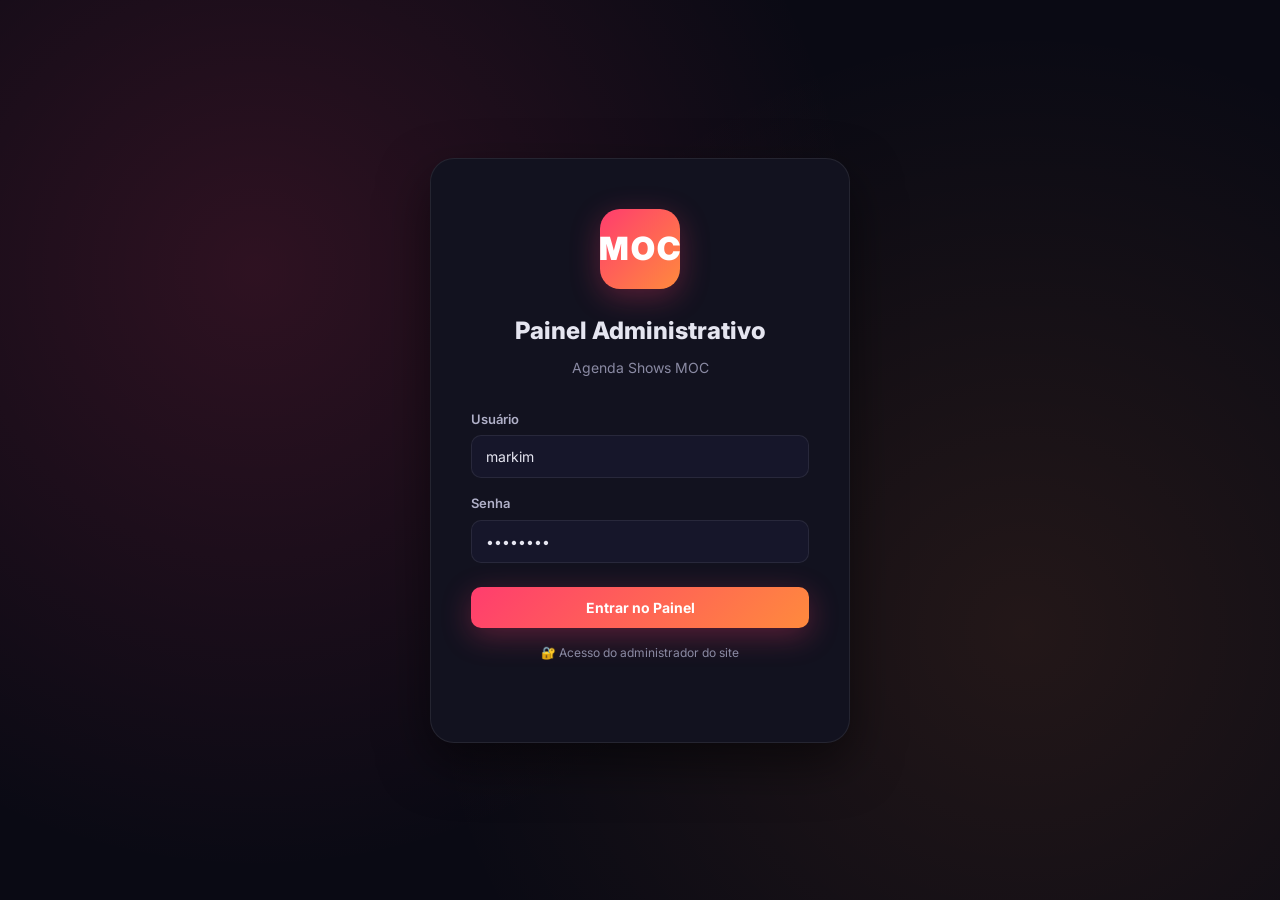
==== admin.html @ a1f3e219 "fix: bgStyle adiciona fotos/ em nome de arquivo; resolveImg tbm; isImageSrc mais rigoroso" ====
<!DOCTYPE html>
<html lang="pt-BR">
<head>
    <meta charset="UTF-8">
    <meta name="viewport" content="width=device-width, initial-scale=1.0">
    <title>Admin — Agenda Shows MOC</title>
    <link rel="icon" type="image/svg+xml" href="data:image/svg+xml,%3Csvg%20xmlns='http://www.w3.org/2000/svg'%20viewBox='0%200%20100%20100'%3E%3Crect%20width='100'%20height='100'%20rx='20'%20fill='%23ff3d6e'/%3E%3Ctext%20x='50'%20y='65'%20font-family='Arial%20Black'%20font-size='40'%20fill='white'%20text-anchor='middle'%20font-weight='900'%3EMOC%3C/text%3E%3C/svg%3E">
    <link rel="preconnect" href="https://fonts.googleapis.com">
    <link rel="preconnect" href="https://fonts.gstatic.com" crossorigin>
    <link href="https://fonts.googleapis.com/css2?family=Inter:wght@400;500;600;700;800&display=swap" rel="stylesheet">
    <link rel="stylesheet" href="admin.css?v=6">
</head>
<body>

    <!-- TELA DE LOGIN -->
    <div class="login-screen" id="loginScreen">
        <div class="login-box">
            <div class="login-logo">
                <span>MOC</span>
            </div>
            <h1>Painel Administrativo</h1>
            <p class="login-sub">Agenda Shows MOC</p>
            <div id="loginForm">
                <div class="form-group">
                    <label>Usuário</label>
                    <input type="text" id="loginUser" value="markim" autocomplete="username">
                </div>
                <div class="form-group">
                    <label>Senha</label>
                    <input type="password" id="loginPass" value="admin123" autocomplete="current-password">
                </div>
                <button type="button" class="btn-primary" id="btnLoginSubmit">Entrar no Painel</button>
                <p class="login-hint">🔐 Acesso do administrador do site</p>
                <p id="loginError" class="login-error"></p>
            </div>
        </div>
    </div>

    <!-- PAINEL -->
    <div class="admin-panel" id="adminPanel" style="display:none">

        <!-- SIDEBAR -->
        <aside class="sidebar">
            <div class="sidebar-head">
                <div class="logo">
                    <span class="logo-icon">MOC</span>
                    <div class="logo-text">
                        <strong>Agenda Shows</strong>
                        <small>Administração</small>
                    </div>
                </div>
            </div>

            <nav class="side-nav">
                <a href="#" class="side-link active" data-section="dashboard">
                    <svg viewBox="0 0 24 24" fill="none" stroke="currentColor" stroke-width="2"><rect x="3" y="3" width="7" height="7"/><rect x="14" y="3" width="7" height="7"/><rect x="14" y="14" width="7" height="7"/><rect x="3" y="14" width="7" height="7"/></svg>
                    Dashboard
                </a>
                <a href="#" class="side-link" data-section="eventos">
                    <svg viewBox="0 0 24 24" fill="none" stroke="currentColor" stroke-width="2"><rect x="3" y="4" width="18" height="18" rx="2"/><line x1="16" y1="2" x2="16" y2="6"/><line x1="8" y1="2" x2="8" y2="6"/><line x1="3" y1="10" x2="21" y2="10"/></svg>
                    Eventos
                </a>
                <a href="#" class="side-link" data-section="estabelecimentos">
                    <svg viewBox="0 0 24 24" fill="none" stroke="currentColor" stroke-width="2"><path d="M3 21h18"/><path d="M5 21V7l8-4v18"/><path d="M19 21V11l-6-4"/></svg>
                    Estabelecimentos
                </a>
                <a href="#" class="side-link" data-section="categorias">
                    <svg viewBox="0 0 24 24" fill="none" stroke="currentColor" stroke-width="2"><path d="M22 19a2 2 0 0 1-2 2H4a2 2 0 0 1-2-2V5a2 2 0 0 1 2-2h5l2 3h9a2 2 0 0 1 2 2z"/></svg>
                    Categorias
                </a>
                <a href="#" class="side-link" data-section="blog">
                    <svg viewBox="0 0 24 24" fill="none" stroke="currentColor" stroke-width="2"><path d="M12 20h9"/><path d="M16.5 3.5a2.121 2.121 0 0 1 3 3L7 19l-4 1 1-4L16.5 3.5z"/></svg>
                    Blog / Notícias
                </a>
                <a href="#" class="side-link" data-section="depoimentos">
                    <svg viewBox="0 0 24 24" fill="none" stroke="currentColor" stroke-width="2"><path d="M21 15a2 2 0 0 1-2 2H7l-4 4V5a2 2 0 0 1 2-2h14a2 2 0 0 1 2 2z"/></svg>
                    Depoimentos
                </a>
                <a href="#" class="side-link" data-section="config">
                    <svg viewBox="0 0 24 24" fill="none" stroke="currentColor" stroke-width="2"><circle cx="12" cy="12" r="3"/><path d="M19.4 15a1.65 1.65 0 0 0 .33 1.82l.06.06a2 2 0 0 1 0 2.83 2 2 0 0 1-2.83 0l-.06-.06a1.65 1.65 0 0 0-1.82-.33 1.65 1.65 0 0 0-1 1.51V21a2 2 0 0 1-2 2 2 2 0 0 1-2-2v-.09A1.65 1.65 0 0 0 9 19.4a1.65 1.65 0 0 0-1.82.33l-.06.06a2 2 0 0 1-2.83 0 2 2 0 0 1 0-2.83l.06-.06a1.65 1.65 0 0 0 .33-1.82 1.65 1.65 0 0 0-1.51-1H3a2 2 0 0 1-2-2 2 2 0 0 1 2-2h.09A1.65 1.65 0 0 0 4.6 9a1.65 1.65 0 0 0-.33-1.82l-.06-.06a2 2 0 0 1 0-2.83 2 2 0 0 1 2.83 0l.06.06a1.65 1.65 0 0 0 1.82.33H9a1.65 1.65 0 0 0 1-1.51V3a2 2 0 0 1 2-2 2 2 0 0 1 2 2v.09a1.65 1.65 0 0 0 1 1.51 1.65 1.65 0 0 0 1.82-.33l.06-.06a2 2 0 0 1 2.83 0 2 2 0 0 1 0 2.83l-.06.06a1.65 1.65 0 0 0-.33 1.82V9a1.65 1.65 0 0 0 1.51 1H21a2 2 0 0 1 2 2 2 2 0 0 1-2 2h-.09a1.65 1.65 0 0 0-1.51 1z"/></svg>
                    Configurações
                </a>
            </nav>

            <div class="sidebar-foot">
                <div class="side-version">Painel v5</div>
                <a href="index.html" target="_blank" class="side-link">
                    <svg viewBox="0 0 24 24" fill="none" stroke="currentColor" stroke-width="2"><path d="M18 13v6a2 2 0 0 1-2 2H5a2 2 0 0 1-2-2V8a2 2 0 0 1 2-2h6"/><polyline points="15 3 21 3 21 9"/><line x1="10" y1="14" x2="21" y2="3"/></svg>
                    Ver Site
                </a>
                <a href="#" id="logoutBtn" class="side-link">
                    <svg viewBox="0 0 24 24" fill="none" stroke="currentColor" stroke-width="2"><path d="M9 21H5a2 2 0 0 1-2-2V5a2 2 0 0 1 2-2h4"/><polyline points="16 17 21 12 16 7"/><line x1="21" y1="12" x2="9" y2="12"/></svg>
                    Sair
                </a>
            </div>
        </aside>

        <!-- CONTEÚDO -->
        <main class="admin-main">

            <header class="admin-top">
                <div>
                    <h1 id="sectionTitle">Dashboard</h1>
                    <p id="sectionSub">Visão geral do sistema</p>
                </div>
                <div class="admin-user">
                    <div class="user-avatar">A</div>
                    <div>
                        <strong>Administrador</strong>
                        <small>admin@agendashowsmoc.com</small>
                    </div>
                </div>
            </header>

            <!-- DASHBOARD -->
            <section class="admin-section active" id="sec-dashboard">
                <div class="kpi-grid">
                    <div class="kpi-card k1">
                        <div class="kpi-icon">📅</div>
                        <div>
                            <strong id="kpiEventos">0</strong>
                            <span>Eventos cadastrados</span>
                        </div>
                    </div>
                    <div class="kpi-card k2">
                        <div class="kpi-icon">🏪</div>
                        <div>
                            <strong id="kpiEst">0</strong>
                            <span>Estabelecimentos</span>
                        </div>
                    </div>
                    <div class="kpi-card k3">
                        <div class="kpi-icon">📁</div>
                        <div>
                            <strong id="kpiCat">0</strong>
                            <span>Categorias</span>
                        </div>
                    </div>
                    <div class="kpi-card k4">
                        <div class="kpi-icon">📰</div>
                        <div>
                            <strong id="kpiBlog">0</strong>
                            <span>Posts do blog</span>
                        </div>
                    </div>
                </div>

                <div class="dash-grid">
                    <div class="dash-card">
                        <h3>⚡ Ações Rápidas</h3>
                        <div class="quick-actions">
                            <button class="qa-btn" data-go="eventos">
                                <span>➕</span> Novo Evento
                            </button>
                            <button class="qa-btn" data-go="estabelecimentos">
                                <span>🏪</span> Novo Estabelecimento
                            </button>
                            <button class="qa-btn" data-go="blog">
                                <span>📰</span> Novo Post
                            </button>
                            <button class="qa-btn" data-go="config">
                                <span>⚙️</span> Configurações
                            </button>
                        </div>
                    </div>

                    <div class="dash-card">
                        <h3>📊 Próximos Eventos</h3>
                        <div id="dashUpcoming" class="dash-list"></div>
                    </div>

                    <div class="dash-card">
                        <h3>💾 Backup &amp; Restauração</h3>
                        <p class="muted">Exporte todos os dados ou importe de um backup.</p>
                        <div style="display:flex;gap:8px;margin-top:12px;flex-wrap:wrap">
                            <button class="btn-secondary" id="btnExport">📥 Exportar Dados</button>
                            <button class="btn-secondary" id="btnImport">📤 Importar Dados</button>
                            <button class="btn-danger" id="btnReset">🗑 Resetar Tudo</button>
                        </div>
                        <input type="file" id="fileImport" accept=".json" hidden>
                    </div>
                </div>
            </section>

            <!-- EVENTOS -->
            <section class="admin-section" id="sec-eventos">
                <div class="toolbar">
                    <input type="text" id="searchEventos" class="search-input" placeholder="🔍 Buscar evento...">
                    <select id="filterEventCat" class="search-input">
                        <option value="">Todas categorias</option>
                    </select>
                    <button class="btn-primary" id="btnAddEvento">+ Novo Evento</button>
                </div>

                <div class="table-wrap">
                    <table class="admin-table" id="tblEventos">
                        <thead>
                            <tr>
                                <th>Imagem</th>
                                <th>Título</th>
                                <th>Categoria</th>
                                <th>Data</th>
                                <th>Local</th>
                                <th>Preço</th>
                                <th>Ações</th>
                            </tr>
                        </thead>
                        <tbody></tbody>
                    </table>
                </div>
            </section>

            <!-- ESTABELECIMENTOS -->
            <section class="admin-section" id="sec-estabelecimentos">
                <div class="toolbar">
                    <input type="text" id="searchEst" class="search-input" placeholder="🔍 Buscar estabelecimento...">
                    <button class="btn-primary" id="btnAddEst">+ Novo Estabelecimento</button>
                </div>
                <div class="table-wrap">
                    <table class="admin-table" id="tblEst">
                        <thead>
                            <tr>
                                <th>Imagem</th>
                                <th>Nome</th>
                                <th>Categoria</th>
                                <th>Descrição</th>
                                <th>Ações</th>
                            </tr>
                        </thead>
                        <tbody></tbody>
                    </table>
                </div>
            </section>

            <!-- CATEGORIAS -->
            <section class="admin-section" id="sec-categorias">
                <div class="toolbar">
                    <button class="btn-primary" id="btnAddCat">+ Nova Categoria</button>
                </div>
                <div class="table-wrap">
                    <table class="admin-table" id="tblCat">
                        <thead>
                            <tr>
                                <th>Ícone</th>
                                <th>Nome</th>
                                <th>Slug</th>
                                <th>Cor</th>
                                <th>Qtd. Eventos</th>
                                <th>Ações</th>
                            </tr>
                        </thead>
                        <tbody></tbody>
                    </table>
                </div>
            </section>

            <!-- BLOG -->
            <section class="admin-section" id="sec-blog">
                <div class="toolbar">
                    <input type="text" id="searchBlog" class="search-input" placeholder="🔍 Buscar post...">
                    <button class="btn-primary" id="btnAddBlog">+ Novo Post</button>
                </div>
                <div class="table-wrap">
                    <table class="admin-table" id="tblBlog">
                        <thead>
                            <tr>
                                <th>Imagem</th>
                                <th>Título</th>
                                <th>Categoria</th>
                                <th>Data</th>
                                <th>Ações</th>
                            </tr>
                        </thead>
                        <tbody></tbody>
                    </table>
                </div>
            </section>

            <!-- DEPOIMENTOS -->
            <section class="admin-section" id="sec-depoimentos">
                <div class="toolbar">
                    <button class="btn-primary" id="btnAddDep">+ Novo Depoimento</button>
                </div>
                <div class="table-wrap">
                    <table class="admin-table" id="tblDep">
                        <thead>
                            <tr>
                                <th>Avatar</th>
                                <th>Nome</th>
                                <th>Cargo</th>
                                <th>Estrelas</th>
                                <th>Depoimento</th>
                                <th>Ações</th>
                            </tr>
                        </thead>
                        <tbody></tbody>
                    </table>
                </div>
            </section>

            <!-- CONFIGURAÇÕES -->
            <section class="admin-section" id="sec-config">
                <form id="configForm" class="config-form" method="post" action="#" onsubmit="return false">
                    <div class="form-row">
                        <div class="form-group">
                            <label>Nome do site</label>
                            <input type="text" name="siteName" required>
                        </div>
                        <div class="form-group">
                            <label>WhatsApp</label>
                            <input type="text" name="whatsapp" placeholder="(38) 99999-9999">
                        </div>
                    </div>
                    <div class="form-row">
                        <div class="form-group">
                            <label>E-mail de contato</label>
                            <input type="email" name="email" placeholder="contato@...">
                        </div>
                        <div class="form-group">
                            <label>Instagram</label>
                            <input type="text" name="instagram" placeholder="@agendashowsmoc">
                        </div>
                    </div>
                    <div class="form-row">
                        <div class="form-group">
                            <label>Eventos por mês</label>
                            <input type="number" name="eventosMes">
                        </div>
                        <div class="form-group">
                            <label>Seguidores</label>
                            <input type="number" name="seguidores">
                        </div>
                        <div class="form-group">
                            <label>Visualizações (k)</label>
                            <input type="number" name="visualizacoes">
                        </div>
                    </div>
                    <div class="form-group">
                        <label>Descrição da próxima contagem regressiva</label>
                        <input type="text" name="countdownTitulo">
                    </div>
                    <div class="form-row">
                        <div class="form-group">
                            <label>Data do próximo grande evento</label>
                            <input type="datetime-local" name="countdownData">
                        </div>
                        <div class="form-group">
                            <label>Local do evento</label>
                            <input type="text" name="countdownLocal">
                        </div>
                    </div>
                    <div class="form-row">
                        <div class="form-group">
                            <label>Preço inicial dos pacotes</label>
                            <input type="text" name="pacotePreco" placeholder="R$ 49">
                        </div>
                        <div class="form-group">
                            <label>Texto do botão Anuncie</label>
                            <input type="text" name="anuncieTexto">
                        </div>
                    </div>
                    <div style="display:flex;gap:12px;align-items:center;margin-top:20px;flex-wrap:wrap">
                        <button type="submit" class="btn-primary" style="width:auto">💾 Salvar Configurações</button>
                        <button type="button" class="btn-secondary" id="btnChangePass">🔐 Alterar Senha</button>
                    </div>
                </form>

                <div class="config-form" style="margin-top:20px">
                    <h3 style="margin-bottom:6px">🚀 Publicação automática no GitHub</h3>
                    <p class="muted" style="margin-bottom:16px">Ao ativar, cada clique em <strong>Salvar</strong> commita o <code>data.json</code> direto no repositório. O site (GitHub Pages) atualiza em ~1 minuto.</p>
                    <div class="form-row">
                        <div class="form-group">
                            <label>Dono (owner)</label>
                            <input type="text" id="ghOwner" value="marcostheangels">
                        </div>
                        <div class="form-group">
                            <label>Repositório</label>
                            <input type="text" id="ghRepo" value="Agenda-shows-Moc">
                        </div>
                        <div class="form-group">
                            <label>Branch</label>
                            <input type="text" id="ghBranch" value="main">
                        </div>
                    </div>
                    <div class="form-group">
                        <label>Token (PAT com permissão <code>repo</code>) — fica só no seu navegador</label>
                        <input type="password" id="ghToken" placeholder="ghp_... ou github_pat_..." autocomplete="off">
                    </div>
                    <label class="gh-toggle"><input type="checkbox" id="ghEnabled"> <span>Ativar commit automático ao salvar</span></label>
                    <div style="display:flex;gap:10px;margin-top:16px;flex-wrap:wrap">
                        <button class="btn-primary" style="width:auto" id="btnGHSave">💾 Salvar GitHub</button>
                        <button class="btn-secondary" id="btnGHNow">🚀 Publicar agora</button>
                    </div>
                    <p id="ghStatus" class="muted" style="margin-top:12px">Nunca publicado nesta máquina.</p>
                    <p class="muted" style="margin-top:8px;font-size:12px">⚠️ Como gerar: GitHub → Settings → Developer settings → Personal access tokens → Fine-grained ou Classic (marque <code>repo</code>) → copie e cole aqui. Nunca commite o token no código.</p>
                </div>
            </section>

        </main>
    </div>

    <!-- MODAL GENÉRICO -->
    <div class="modal-overlay" id="modal">
        <div class="modal-box">
            <button class="modal-close" id="modalClose">×</button>
            <div class="modal-head">
                <h2 id="modalTitle">Modal</h2>
            </div>
            <div class="modal-body" id="modalBody"></div>
        </div>
    </div>

    <!-- TOAST -->
    <div class="toast" id="toast"></div>

    <script>
    // Guarda anti-414: NUNCA deixa form do modal navegar (funciona mesmo se admin.js falhar)
    document.addEventListener('submit', function (e) {
        var f = e.target;
        if (f && f.id && (f.id === 'formEvento' || f.id === 'formEst' || f.id === 'formCat' || f.id === 'formBlog' || f.id === 'formDep')) {
            e.preventDefault();
        }
    }, true);
    </script>
    <script>
        document.addEventListener('submit', function(e){var f=e.target;if(f&&f.id&&typeof f.id==='string'&&f.id.startsWith('form')){e.preventDefault();}e.stopImmediatePropagation();}, true);
    </script>
    <script src="admin.js?v=18"></script>
</body>
</html>
---- admin.css ----
/* =========================
   ADMIN - AGENDA SHOWS MOC
   ========================= */

:root {
    --bg: #0a0a14;
    --bg-2: #12121f;
    --bg-3: #1a1a2e;
    --card: #16162a;
    --border: rgba(255, 255, 255, 0.08);
    --primary: #ff3d6e;
    --primary-dark: #e02d5b;
    --secondary: #ff8a3d;
    --success: #10b981;
    --danger: #ef4444;
    --warning: #f59e0b;
    --text: #e5e5f0;
    --gray: #8a8aa3;
    --gray-2: #b0b0c8;
    --gradient: linear-gradient(135deg, #ff3d6e 0%, #ff8a3d 100%);
    --shadow: 0 4px 20px rgba(0, 0, 0, 0.3);
    --shadow-lg: 0 20px 50px rgba(0, 0, 0, 0.5);
    --shadow-glow: 0 8px 30px rgba(255, 61, 110, 0.3);
}

* { margin: 0; padding: 0; box-sizing: border-box; }
html { scroll-behavior: smooth; }
body {
    font-family: 'Inter', -apple-system, BlinkMacSystemFont, sans-serif;
    background: var(--bg);
    color: var(--text);
    line-height: 1.5;
    overflow-x: hidden;
}

input, select, textarea, button {
    font-family: inherit;
    font-size: 14px;
}
a { color: inherit; text-decoration: none; }

/* ============== LOGIN ============== */
.login-screen {
    min-height: 100vh;
    display: flex;
    align-items: center;
    justify-content: center;
    background:
        radial-gradient(circle at 20% 30%, rgba(255, 61, 110, 0.15) 0%, transparent 50%),
        radial-gradient(circle at 80% 70%, rgba(255, 138, 61, 0.1) 0%, transparent 50%),
        var(--bg);
    padding: 20px;
}

.login-box {
    background: var(--bg-2);
    border: 1px solid var(--border);
    border-radius: 24px;
    padding: 50px 40px;
    max-width: 420px;
    width: 100%;
    box-shadow: var(--shadow-lg);
    text-align: center;
}

.login-logo {
    width: 80px; height: 80px;
    background: var(--gradient);
    border-radius: 20px;
    display: flex;
    align-items: center;
    justify-content: center;
    margin: 0 auto 24px;
    font-family: 'Inter', sans-serif;
    font-weight: 900;
    font-size: 32px;
    color: white;
    letter-spacing: 2px;
    box-shadow: var(--shadow-glow);
}

.login-box h1 {
    font-size: 24px;
    margin-bottom: 8px;
    font-weight: 800;
}

.login-sub {
    color: var(--gray);
    font-size: 14px;
    margin-bottom: 32px;
}

.form-group {
    margin-bottom: 16px;
    text-align: left;
}

.form-group label {
    display: block;
    margin-bottom: 6px;
    font-size: 13px;
    font-weight: 600;
    color: var(--gray-2);
}

.form-group input,
.form-group select,
.form-group textarea {
    width: 100%;
    padding: 12px 14px;
    background: var(--card);
    border: 1px solid var(--border);
    border-radius: 10px;
    color: var(--text);
    outline: none;
    transition: 0.2s;
}

.form-group input:focus,
.form-group select:focus,
.form-group textarea:focus {
    border-color: var(--primary);
    box-shadow: 0 0 0 3px rgba(255, 61, 110, 0.15);
}

.btn-primary {
    background: var(--gradient);
    color: white;
    border: none;
    padding: 12px 24px;
    border-radius: 10px;
    font-weight: 700;
    cursor: pointer;
    transition: 0.2s;
    box-shadow: var(--shadow-glow);
    width: 100%;
    margin-top: 8px;
}
.btn-primary:hover { transform: translateY(-2px); box-shadow: 0 12px 30px rgba(255, 61, 110, 0.5); }

.login-hint {
    margin-top: 16px;
    font-size: 12px;
    color: var(--gray);
}

.login-error {
    color: var(--danger);
    font-size: 13px;
    margin-top: 12px;
    min-height: 18px;
}

/* ============== ADMIN LAYOUT ============== */
.admin-panel {
    display: grid;
    grid-template-columns: 260px 1fr;
    min-height: 100vh;
}

/* SIDEBAR */
.sidebar {
    background: var(--bg-2);
    border-right: 1px solid var(--border);
    display: flex;
    flex-direction: column;
    position: sticky;
    top: 0;
    height: 100vh;
    overflow-y: auto;
}

.sidebar-head {
    padding: 24px 20px;
    border-bottom: 1px solid var(--border);
}

.sidebar .logo {
    display: flex;
    align-items: center;
    gap: 12px;
}
.sidebar .logo-icon {
    background: var(--gradient);
    color: white;
    padding: 8px 12px;
    border-radius: 10px;
    font-weight: 900;
    letter-spacing: 1.5px;
    font-size: 14px;
}
.sidebar .logo-text strong { display: block; font-size: 15px; }
.sidebar .logo-text small { color: var(--gray); font-size: 11px; }

.side-nav {
    padding: 16px 12px;
    flex: 1;
}

.side-link {
    display: flex;
    align-items: center;
    gap: 12px;
    padding: 11px 14px;
    border-radius: 10px;
    color: var(--gray-2);
    font-size: 14px;
    font-weight: 500;
    margin-bottom: 4px;
    transition: 0.2s;
    cursor: pointer;
}
.side-link svg { width: 18px; height: 18px; flex-shrink: 0; }
.side-link:hover { background: var(--card); color: var(--text); }
.side-link.active {
    background: var(--gradient);
    color: white;
    box-shadow: var(--shadow-glow);
}

.sidebar-foot {
    padding: 16px 12px;
    border-top: 1px solid var(--border);
}
.side-version {
    font-size: 11px;
    color: var(--gray);
    text-align: center;
    padding: 4px 0 10px;
    letter-spacing: 1px;
}

/* MAIN */
.admin-main {
    padding: 32px 40px;
    max-width: 100%;
    overflow-x: hidden;
}

.admin-top {
    display: flex;
    justify-content: space-between;
    align-items: center;
    margin-bottom: 32px;
    padding-bottom: 24px;
    border-bottom: 1px solid var(--border);
}

.admin-top h1 {
    font-size: 28px;
    font-weight: 800;
    margin-bottom: 4px;
}
.admin-top p { color: var(--gray); font-size: 14px; }

.admin-user {
    display: flex;
    align-items: center;
    gap: 12px;
    padding: 8px 16px 8px 8px;
    background: var(--card);
    border-radius: 100px;
    border: 1px solid var(--border);
}

.user-avatar {
    width: 38px; height: 38px;
    background: var(--gradient);
    border-radius: 50%;
    display: flex;
    align-items: center;
    justify-content: center;
    font-weight: 800;
    color: white;
}

.admin-user strong { display: block; font-size: 13px; }
.admin-user small { color: var(--gray); font-size: 11px; }

/* SECTIONS */
.admin-section { display: none; animation: fadeIn 0.3s; }
.admin-section.active { display: block; }

@keyframes fadeIn {
    from { opacity: 0; transform: translateY(10px); }
    to { opacity: 1; transform: translateY(0); }
}

/* KPI CARDS */
.kpi-grid {
    display: grid;
    grid-template-columns: repeat(auto-fit, minmax(220px, 1fr));
    gap: 16px;
    margin-bottom: 24px;
}

.kpi-card {
    background: var(--card);
    border: 1px solid var(--border);
    border-radius: 16px;
    padding: 20px;
    display: flex;
    align-items: center;
    gap: 16px;
    transition: 0.3s;
}
.kpi-card:hover { transform: translateY(-4px); border-color: var(--primary); }

.kpi-icon {
    width: 56px; height: 56px;
    border-radius: 14px;
    display: flex;
    align-items: center;
    justify-content: center;
    font-size: 28px;
}
.k1 .kpi-icon { background: rgba(255, 61, 110, 0.15); }
.k2 .kpi-icon { background: rgba(124, 58, 237, 0.15); }
.k3 .kpi-icon { background: rgba(16, 185, 129, 0.15); }
.k4 .kpi-icon { background: rgba(245, 158, 11, 0.15); }

.kpi-card strong {
    display: block;
    font-size: 28px;
    font-weight: 800;
    color: white;
}
.kpi-card span { color: var(--gray); font-size: 13px; }

/* DASH GRID */
.dash-grid {
    display: grid;
    grid-template-columns: repeat(auto-fit, minmax(300px, 1fr));
    gap: 16px;
}

.dash-card {
    background: var(--card);
    border: 1px solid var(--border);
    border-radius: 16px;
    padding: 24px;
}

.dash-card h3 {
    font-size: 16px;
    margin-bottom: 16px;
    color: white;
}

.quick-actions {
    display: grid;
    grid-template-columns: 1fr 1fr;
    gap: 10px;
}

.qa-btn {
    background: var(--bg-3);
    border: 1px solid var(--border);
    color: var(--text);
    padding: 14px;
    border-radius: 10px;
    cursor: pointer;
    transition: 0.2s;
    text-align: left;
    font-size: 13px;
    font-weight: 600;
}
.qa-btn:hover {
    background: var(--gradient);
    border-color: transparent;
    transform: translateY(-2px);
}
.qa-btn span { display: inline-block; margin-right: 6px; }

.dash-list {
    display: flex;
    flex-direction: column;
    gap: 10px;
    max-height: 280px;
    overflow-y: auto;
}

.dash-item {
    background: var(--bg-3);
    border-radius: 10px;
    padding: 12px;
    border: 1px solid var(--border);
    display: flex;
    gap: 12px;
    align-items: center;
}
.dash-item-img {
    width: 50px; height: 50px;
    border-radius: 8px;
    background-size: cover;
    background-position: center;
    flex-shrink: 0;
}
.dash-item-info { flex: 1; min-width: 0; }
.dash-item-info h4 {
    color: white;
    font-size: 13px;
    margin-bottom: 2px;
    overflow: hidden;
    text-overflow: ellipsis;
    white-space: nowrap;
}
.dash-item-info span { color: var(--gray); font-size: 11px; }

.muted { color: var(--gray); font-size: 13px; }

/* TOOLBAR */
.toolbar {
    display: flex;
    gap: 10px;
    margin-bottom: 20px;
    flex-wrap: wrap;
}

.search-input {
    flex: 1;
    min-width: 200px;
    padding: 10px 14px;
    background: var(--card);
    border: 1px solid var(--border);
    border-radius: 10px;
    color: var(--text);
    outline: none;
}
.search-input:focus { border-color: var(--primary); }

.toolbar .btn-primary { width: auto; margin-top: 0; }

.btn-secondary {
    background: var(--bg-3);
    color: var(--text);
    border: 1px solid var(--border);
    padding: 10px 18px;
    border-radius: 10px;
    cursor: pointer;
    font-weight: 600;
    transition: 0.2s;
}
.btn-secondary:hover { background: var(--card); border-color: var(--primary); }

.btn-danger {
    background: rgba(239, 68, 68, 0.15);
    color: var(--danger);
    border: 1px solid rgba(239, 68, 68, 0.3);
    padding: 10px 18px;
    border-radius: 10px;
    cursor: pointer;
    font-weight: 600;
    transition: 0.2s;
}
.btn-danger:hover { background: var(--danger); color: white; }

/* TABLES */
.table-wrap {
    background: var(--card);
    border: 1px solid var(--border);
    border-radius: 16px;
    overflow: hidden;
}

.admin-table {
    width: 100%;
    border-collapse: collapse;
}

.admin-table th,
.admin-table td {
    padding: 14px 16px;
    text-align: left;
    border-bottom: 1px solid var(--border);
}

.admin-table th {
    background: var(--bg-3);
    font-size: 12px;
    font-weight: 700;
    color: var(--gray);
    text-transform: uppercase;
    letter-spacing: 0.5px;
}

.admin-table tr:hover td { background: rgba(255, 61, 110, 0.04); }

.admin-table td { font-size: 14px; color: var(--text); }

.thumb {
    width: 48px; height: 48px;
    border-radius: 8px;
    background-size: cover;
    background-position: center;
}

.cat-pill {
    display: inline-block;
    padding: 4px 10px;
    background: rgba(255, 61, 110, 0.15);
    color: var(--primary);
    border-radius: 100px;
    font-size: 11px;
    font-weight: 700;
    letter-spacing: 0.5px;
}

.action-btn {
    background: var(--bg-3);
    border: 1px solid var(--border);
    color: var(--text);
    padding: 6px 10px;
    border-radius: 6px;
    cursor: pointer;
    font-size: 12px;
    margin-right: 4px;
    transition: 0.2s;
}
.action-btn:hover { border-color: var(--primary); color: var(--primary); }
.action-btn.del:hover { border-color: var(--danger); color: var(--danger); background: rgba(239, 68, 68, 0.1); }

.empty-row {
    text-align: center;
    padding: 40px;
    color: var(--gray);
}

/* FORMULÁRIOS */
.config-form {
    background: var(--card);
    border: 1px solid var(--border);
    border-radius: 16px;
    padding: 30px;
    max-width: 800px;
}

.form-row {
    display: grid;
    grid-template-columns: repeat(auto-fit, minmax(200px, 1fr));
    gap: 16px;
    margin-bottom: 0;
}

.config-form .form-group { margin-bottom: 18px; }

.color-input {
    width: 60px !important;
    height: 44px;
    padding: 4px !important;
    cursor: pointer;
}

/* MODAL */
.modal-overlay {
    position: fixed;
    inset: 0;
    background: rgba(0, 0, 0, 0.85);
    backdrop-filter: blur(8px);
    display: none;
    align-items: center;
    justify-content: center;
    z-index: 200;
    padding: 20px;
}
.modal-overlay.open { display: flex; }

.modal-box {
    background: var(--bg-2);
    border: 1px solid var(--border);
    border-radius: 20px;
    max-width: 600px;
    width: 100%;
    max-height: 90vh;
    overflow-y: auto;
    position: relative;
    animation: slideUp 0.3s;
}

@keyframes slideUp {
    from { opacity: 0; transform: translateY(30px); }
    to { opacity: 1; transform: translateY(0); }
}

.modal-close {
    position: absolute;
    top: 16px; right: 16px;
    width: 36px; height: 36px;
    background: rgba(0, 0, 0, 0.5);
    color: white;
    border: none;
    border-radius: 50%;
    font-size: 22px;
    cursor: pointer;
    z-index: 10;
    transition: 0.2s;
}
.modal-close:hover { background: var(--primary); transform: rotate(90deg); }

.modal-head {
    padding: 24px 28px 16px;
    border-bottom: 1px solid var(--border);
}
.modal-head h2 { font-size: 22px; }

.modal-body {
    padding: 24px 28px 28px;
}

.modal-body .form-row:last-child { margin-bottom: 0; }

/* TOAST */
.toast {
    position: fixed;
    bottom: 24px; left: 50%;
    transform: translateX(-50%) translateY(100px);
    background: var(--bg-2);
    border: 1px solid var(--primary);
    color: white;
    padding: 14px 24px;
    border-radius: 100px;
    font-size: 14px;
    font-weight: 600;
    box-shadow: var(--shadow-glow);
    z-index: 300;
    transition: 0.3s;
    opacity: 0;
}
.toast.show { opacity: 1; transform: translateX(-50%) translateY(0); }

/* ============== IMAGE UPLOADER ============== */
.image-uploader {
    background: var(--bg-3);
    border: 1px dashed rgba(255,255,255,0.15);
    border-radius: 14px;
    padding: 16px;
    margin-top: 8px;
}
.up-label { display:block; font-size:13px; font-weight:700; color:var(--gray-2); margin-bottom:10px; }
.up-preview {
    min-height: 160px;
    border-radius: 10px;
    background: var(--card);
    border: 1px solid var(--border);
    display:flex;
    align-items:center;
    justify-content:center;
    flex-direction:column;
    gap:8px;
    cursor:pointer;
    overflow:hidden;
    transition:0.2s;
    text-align:center;
    padding:12px;
}
.up-preview:hover { border-color: var(--primary); }
.up-preview.dragover { border-color: var(--primary); background: rgba(255,61,110,0.08); transform:scale(1.01); }
.up-preview img { width:100%; max-height:280px; object-fit:cover; border-radius:8px; }
.up-gradient { width:100%; height:90px; border-radius:8px; }
.up-empty { color:var(--gray); font-size:13px; padding:20px; }
.up-empty.small { font-size:11px; padding:4px; }
.up-input { display:none; }
.up-actions { display:flex; align-items:center; gap:10px; margin:10px 0; flex-wrap:wrap; }
.up-actions .btn-secondary { padding:8px 14px; font-size:12px; }
.up-hint { font-size:11px; color:var(--gray); }
.up-url { margin-top:4px; }
.up-mini { width:56px; height:56px; object-fit:cover; border-radius:10px; border:1px solid var(--border); flex:0 0 auto; cursor:pointer; }
.up-mini[hidden] { display:none; }
.up-gallery { display:flex; gap:8px; flex-wrap:wrap; margin:4px 0 8px; }
.up-gal-item { position:relative; width:72px; height:72px; border-radius:10px; overflow:hidden; border:1px solid var(--border); background:var(--card); flex:0 0 auto; }
.up-gal-item img { width:100%; height:100%; object-fit:cover; display:block; }
.up-gal-grad { width:100%; height:100%; }
.up-gal-del { position:absolute; top:2px; right:2px; width:22px; height:22px; border-radius:50%; border:none; background:rgba(0,0,0,0.7); color:#fff; font-size:14px; line-height:1; cursor:pointer; }
.gh-toggle { display:flex; align-items:center; gap:10px; margin-top:14px; font-size:14px; cursor:pointer; }
.gh-toggle input { width:18px; height:18px; accent-color: var(--primary); }

/* ============== FORM ACTIONS ============== */
.form-actions { display:flex; gap:10px; margin-top:16px; }
.form-actions .btn-secondary { flex:0 0 auto; white-space:nowrap; }
.form-actions .btn-primary { flex:1; width:auto; margin-top:0; }

/* RESPONSIVE */
@media (max-width: 900px) {
    .admin-panel { grid-template-columns: 1fr; }
    .sidebar {
        position: fixed;
        top: 0; left: -260px;
        width: 260px;
        z-index: 100;
        transition: 0.3s;
    }
    .sidebar.open { left: 0; }
    .admin-main { padding: 24px 20px; }
    .admin-table { font-size: 12px; }
    .admin-table th, .admin-table td { padding: 10px 8px; }
    .thumb { width: 36px; height: 36px; }
}

@media (max-width: 600px) {
    .admin-top { flex-direction: column; align-items: flex-start; gap: 16px; }
    .quick-actions { grid-template-columns: 1fr; }
    .login-box { padding: 30px 24px; }
}
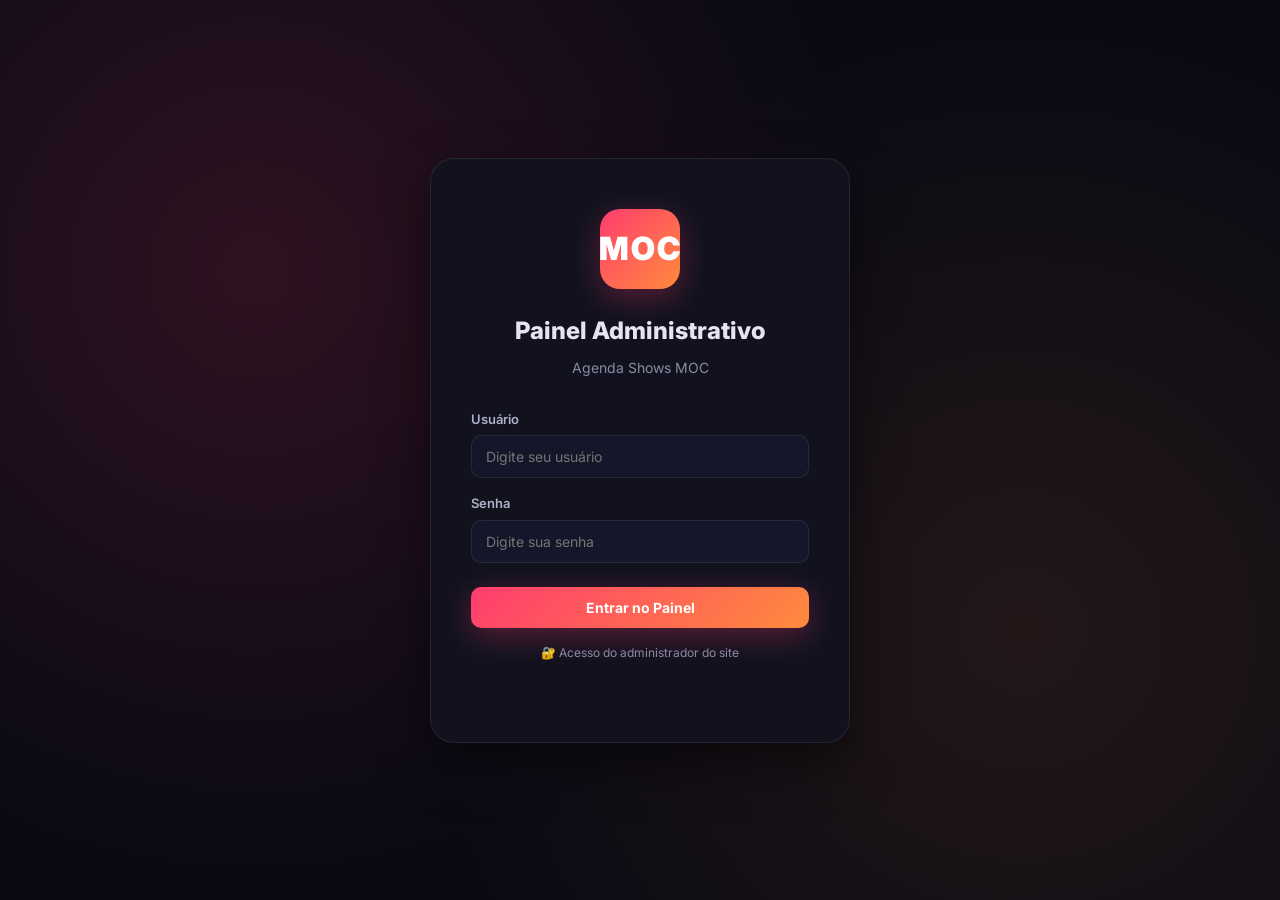
==== commit 68dad1ff: "feat: expansão completa do painel admin + correções - Admin: form Configurações reestruturado com 12" ====
--- a/admin.html
+++ b/admin.html
@@ -8,7 +8,7 @@
     <link rel="preconnect" href="https://fonts.googleapis.com">
     <link rel="preconnect" href="https://fonts.gstatic.com" crossorigin>
     <link href="https://fonts.googleapis.com/css2?family=Inter:wght@400;500;600;700;800&display=swap" rel="stylesheet">
-    <link rel="stylesheet" href="admin.css?v=6">
+    <link rel="stylesheet" href="admin.css?v=7">
 </head>
 <body>
 
@@ -23,11 +23,11 @@
             <div id="loginForm">
                 <div class="form-group">
                     <label>Usuário</label>
-                    <input type="text" id="loginUser" value="markim" autocomplete="username">
+                    <input type="text" id="loginUser" placeholder="Digite seu usuário" autocomplete="username">
                 </div>
                 <div class="form-group">
                     <label>Senha</label>
-                    <input type="password" id="loginPass" value="admin123" autocomplete="current-password">
+                    <input type="password" id="loginPass" placeholder="Digite sua senha" autocomplete="current-password">
                 </div>
                 <button type="button" class="btn-primary" id="btnLoginSubmit">Entrar no Painel</button>
                 <p class="login-hint">🔐 Acesso do administrador do site</p>
@@ -300,99 +300,229 @@
 
             <!-- CONFIGURAÇÕES -->
             <section class="admin-section" id="sec-config">
-                <form id="configForm" class="config-form" method="post" action="#" onsubmit="return false">
-                    <div class="form-row">
-                        <div class="form-group">
-                            <label>Nome do site</label>
-                            <input type="text" name="siteName" required>
-                        </div>
-                        <div class="form-group">
-                            <label>WhatsApp</label>
-                            <input type="text" name="whatsapp" placeholder="(38) 99999-9999">
-                        </div>
-                    </div>
-                    <div class="form-row">
-                        <div class="form-group">
-                            <label>E-mail de contato</label>
-                            <input type="email" name="email" placeholder="contato@...">
-                        </div>
-                        <div class="form-group">
-                            <label>Instagram</label>
-                            <input type="text" name="instagram" placeholder="@agendashowsmoc">
-                        </div>
-                    </div>
-                    <div class="form-row">
-                        <div class="form-group">
-                            <label>Eventos por mês</label>
-                            <input type="number" name="eventosMes">
-                        </div>
-                        <div class="form-group">
-                            <label>Seguidores</label>
-                            <input type="number" name="seguidores">
-                        </div>
-                        <div class="form-group">
-                            <label>Visualizações (k)</label>
-                            <input type="number" name="visualizacoes">
-                        </div>
-                    </div>
-                    <div class="form-group">
-                        <label>Descrição da próxima contagem regressiva</label>
-                        <input type="text" name="countdownTitulo">
-                    </div>
-                    <div class="form-row">
-                        <div class="form-group">
-                            <label>Data do próximo grande evento</label>
-                            <input type="datetime-local" name="countdownData">
-                        </div>
-                        <div class="form-group">
-                            <label>Local do evento</label>
-                            <input type="text" name="countdownLocal">
-                        </div>
-                    </div>
-                    <div class="form-row">
-                        <div class="form-group">
-                            <label>Preço inicial dos pacotes</label>
-                            <input type="text" name="pacotePreco" placeholder="R$ 49">
-                        </div>
-                        <div class="form-group">
-                            <label>Texto do botão Anuncie</label>
-                            <input type="text" name="anuncieTexto">
-                        </div>
-                    </div>
+                <form id="configForm" class="config-form" onsubmit="return false">
+                    
+                    <fieldset style="margin-bottom:24px;padding:16px;border:1px solid #2a2a4a;border-radius:8px">
+                        <legend style="font-weight:600;color:#ff3d6e;padding:0 8px">🏷️ Identidade do Site</legend>
+                        <div class="form-row">
+                            <div class="form-group"><label>Nome do site</label><input type="text" name="siteName" required></div>
+                            <div class="form-group"><label>WhatsApp</label><input type="text" name="whatsapp" placeholder="(38) 99999-9999"></div>
+                        </div>
+                        <div class="form-row">
+                            <div class="form-group"><label>E-mail de contato</label><input type="email" name="email" placeholder="contato@..."></div>
+                            <div class="form-group"><label>Instagram (@)</label><input type="text" name="instagram" placeholder="@agendashowsmoc"></div>
+                        </div>
+                        <div class="form-row">
+                            <div class="form-group"><label>Instagram URL</label><input type="url" name="instagramUrl" placeholder="https://instagram.com/agendashowsmoc"></div>
+                            <div class="form-group"><label>Facebook URL</label><input type="url" name="facebookUrl" placeholder="https://facebook.com/agendashowsmoc"></div>
+                        </div>
+                        <div class="form-row">
+                            <div class="form-group"><label>YouTube URL</label><input type="url" name="youtubeUrl" placeholder="https://youtube.com/@agendashowsmoc"></div>
+                        </div>
+                    </fieldset>
+
+                    <fieldset style="margin-bottom:24px;padding:16px;border:1px solid #2a2a4a;border-radius:8px">
+                        <legend style="font-weight:600;color:#ff3d6e;padding:0 8px">🔍 SEO</legend>
+                        <div class="form-group"><label>Título da página (title)</label><input type="text" name="seoTitulo" placeholder="Agenda Shows MOC - A agenda mais completa de Montes Claros"></div>
+                        <div class="form-group"><label>Meta Description</label><textarea name="seoDesc" rows="2" placeholder="Descubra shows, forró, bares e restaurantes imperdíveis em Montes Claros. Tudo em um só lugar!"></textarea></div>
+                        <div class="form-group"><label>Meta Keywords</label><input type="text" name="seoKeywords" placeholder="shows Montes Claros, forró MOC, bares MOC, restaurantes Montes Claros, agenda shows moc, eventos MOC, festas Montes Claros, sertanejo MOC"></div>
+                    </fieldset>
+
+                    <fieldset style="margin-bottom:24px;padding:16px;border:1px solid #2a2a4a;border-radius:8px">
+                        <legend style="font-weight:600;color:#ff3d6e;padding:0 8px">🎯 Hero (Topo do site)</legend>
+                        <div class="form-group"><label>Badge</label><input type="text" name="heroBadge" placeholder="MOC • Montes Claros"></div>
+                        <div class="form-group"><label>Título principal (use *palavra* para destaque rosa)</label><input type="text" name="heroTitulo" placeholder="A agenda mais *completa* de shows da cidade"></div>
+                        <div class="form-group"><label>Subtítulo</label><input type="text" name="heroSub" placeholder="Descubra forrós, bares, restaurantes e shows imperdíveis. Tudo em um só lugar."></div>
+                    </fieldset>
+
+                    <fieldset style="margin-bottom:24px;padding:16px;border:1px solid #2a2a4a;border-radius:8px">
+                        <legend style="font-weight:600;color:#ff3d6e;padding:0 8px">📊 Estatísticas do Hero</legend>
+                        <div class="form-row">
+                            <div class="form-group"><label>Eventos por mês</label><input type="number" name="eventosMes"></div>
+                            <div class="form-group"><label>Seguidores (mil)</label><input type="number" name="seguidores"></div>
+                            <div class="form-group"><label>Visualizações (k)</label><input type="number" name="visualizacoes"></div>
+                        </div>
+                    </fieldset>
+
+                    <fieldset style="margin-bottom:24px;padding:16px;border:1px solid #2a2a4a;border-radius:8px">
+                        <legend style="font-weight:600;color:#ff3d6e;padding:0 8px">📑 Textos das Seções</legend>
+                        <div class="form-row">
+                            <div class="form-group"><label>Categorias - Tag</label><input type="text" name="catTag" placeholder="Explore por estilo"></div>
+                            <div class="form-group"><label>Categorias - Título</label><input type="text" name="catTitulo" placeholder="O que você procura hoje?"></div>
+                        </div>
+                        <div class="form-group"><label>Categorias - Subtítulo</label><input type="text" name="catSub" placeholder="Filtros inteligentes para você encontrar exatamente o evento ideal"></div>
+                        <hr style="border-color:#2a2a4a;margin:12px 0">
+                        <div class="form-row">
+                            <div class="form-group"><label>Calendário - Tag</label><input type="text" name="calTag" placeholder="Planeje sua semana"></div>
+                            <div class="form-group"><label>Calendário - Título</label><input type="text" name="calTitulo" placeholder="Calendário de Eventos"></div>
+                        </div>
+                        <div class="form-group"><label>Calendário - Subtítulo</label><input type="text" name="calSub" placeholder="Clique em qualquer data para ver os eventos do dia"></div>
+                        <hr style="border-color:#2a2a4a;margin:12px 0">
+                        <div class="form-row">
+                            <div class="form-group"><label>Eventos - Tag</label><input type="text" name="evTag" placeholder="Agenda"></div>
+                            <div class="form-group"><label>Eventos - Título</label><input type="text" name="evTitulo" placeholder="Próximos Eventos"></div>
+                        </div>
+                        <div class="form-group"><label>Eventos - Subtítulo</label><input type="text" name="evSub" placeholder="Os melhores shows da semana em MOC"></div>
+                        <hr style="border-color:#2a2a4a;margin:12px 0">
+                        <div class="form-row">
+                            <div class="form-group"><label>Estabelecimentos - Tag</label><input type="text" name="estTag" placeholder="Parceiros"></div>
+                            <div class="form-group"><label>Estabelecimentos - Título</label><input type="text" name="estTitulo" placeholder="Estabelecimentos em Destaque"></div>
+                        </div>
+                        <div class="form-group"><label>Estabelecimentos - Subtítulo</label><input type="text" name="estSub" placeholder="Os melhores lugares de MOC para curtir"></div>
+                        <hr style="border-color:#2a2a4a;margin:12px 0">
+                        <div class="form-row">
+                            <div class="form-group"><label>Depoimentos - Tag</label><input type="text" name="depTag" placeholder="Confiança"></div>
+                            <div class="form-group"><label>Depoimentos - Título</label><input type="text" name="depTitulo" placeholder="Quem anuncia, aprova"></div>
+                        </div>
+                        <div class="form-group"><label>Depoimentos - Subtítulo</label><input type="text" name="depSub" placeholder="Donos de bares e restaurantes que cresceram com a gente"></div>
+                        <hr style="border-color:#2a2a4a;margin:12px 0">
+                        <div class="form-row">
+                            <div class="form-group"><label>Blog - Tag</label><input type="text" name="blogTag" placeholder="Conteúdo"></div>
+                            <div class="form-group"><label>Blog - Título</label><input type="text" name="blogTitulo" placeholder="Blog & Notícias"></div>
+                        </div>
+                        <div class="form-group"><label>Blog - Subtítulo</label><input type="text" name="blogSub" placeholder="Tudo sobre a cena cultural e noturna de Montes Claros"></div>
+                    </fieldset>
+
+                    <fieldset style="margin-bottom:24px;padding:16px;border:1px solid #2a2a4a;border-radius:8px">
+                        <legend style="font-weight:600;color:#ff3d6e;padding:0 8px">⏳ Contagem Regressiva</legend>
+                        <div class="form-group"><label>Título do evento</label><input type="text" name="countdownTitulo" placeholder="Festival de Forró de MOC — 3ª Edição"></div>
+                        <div class="form-row">
+                            <div class="form-group"><label>Data e hora</label><input type="datetime-local" name="countdownData"></div>
+                            <div class="form-group"><label>Local</label><input type="text" name="countdownLocal" placeholder="Arena MOC • 15 de Outubro, 2026 • 20h"></div>
+                        </div>
+                    </fieldset>
+
+                    <fieldset style="margin-bottom:24px;padding:16px;border:1px solid #2a2a4a;border-radius:8px">
+                        <legend style="font-weight:600;color:#ff3d6e;padding:0 8px">📢 CTA - Divulgue seu Estabelecimento</legend>
+                        <div class="form-row">
+                            <div class="form-group"><label>Tag</label><input type="text" name="ctaTag" placeholder="Para Proprietários"></div>
+                            <div class="form-group"><label>Título</label><input type="text" name="ctaTitulo" placeholder="Divulgue seu estabelecimento aqui!"></div>
+                        </div>
+                        <div class="form-group"><label>Descrição</label><textarea name="ctaSub" rows="2" placeholder="Milhares de pessoas procuram shows e eventos em MOC todos os dias..."></textarea></div>
+                        <div class="form-group"><label>Lista de benefícios (um por linha)</label><textarea name="ctaList" rows="4" placeholder="✓ Seu evento na página inicial&#10;✓ Destaque para +20 mil seguidores&#10;✓ Posts nas redes sociais&#10;✓ Pacotes a partir de R$ 49/mês"></textarea></div>
+                        <div class="form-row">
+                            <div class="form-group"><label>Card 1 - Valor</label><input type="text" name="cta1Val" placeholder="+150"></div>
+                            <div class="form-group"><label>Card 1 - Label</label><input type="text" name="cta1Label" placeholder="eventos/mês"></div>
+                            <div class="form-group"><label>Card 1 - Emoji</label><input type="text" name="cta1Emoji" placeholder="🎤"></div>
+                        </div>
+                        <div class="form-row">
+                            <div class="form-group"><label>Card 2 - Valor</label><input type="text" name="cta2Val" placeholder="+300%"></div>
+                            <div class="form-group"><label>Card 2 - Label</label><input type="text" name="cta2Label" placeholder="mais público"></div>
+                            <div class="form-group"><label>Card 2 - Emoji</label><input type="text" name="cta2Emoji" placeholder="📈"></div>
+                        </div>
+                        <div class="form-row">
+                            <div class="form-group"><label>Card 3 - Valor</label><input type="text" name="cta3Val" placeholder="+20k"></div>
+                            <div class="form-group"><label>Card 3 - Label</label><input type="text" name="cta3Label" placeholder="seguidores"></div>
+                            <div class="form-group"><label>Card 3 - Emoji</label><input type="text" name="cta3Emoji" placeholder="❤️"></div>
+                        </div>
+                    </fieldset>
+
+                    <fieldset style="margin-bottom:24px;padding:16px;border:1px solid #2a2a4a;border-radius:8px">
+                        <legend style="font-weight:600;color:#ff3d6e;padding:0 8px">⭐ Estatísticas dos Depoimentos</legend>
+                        <div class="form-row">
+                            <div class="form-group"><label>Stat 1 - Valor</label><input type="text" name="dep1Val" placeholder="98%"></div>
+                            <div class="form-group"><label>Stat 1 - Label</label><input type="text" name="dep1Label" placeholder="de satisfação"></div>
+                        </div>
+                        <div class="form-row">
+                            <div class="form-group"><label>Stat 2 - Valor</label><input type="text" name="dep2Val" placeholder="+300"></div>
+                            <div class="form-group"><label>Stat 2 - Label</label><input type="text" name="dep2Label" placeholder="eventos divulgados"></div>
+                        </div>
+                        <div class="form-row">
+                            <div class="form-group"><label>Stat 3 - Valor</label><input type="text" name="dep3Val" placeholder="+80"></div>
+                            <div class="form-group"><label>Stat 3 - Label</label><input type="text" name="dep3Label" placeholder="parceiros ativos"></div>
+                        </div>
+                        <div class="form-row">
+                            <div class="form-group"><label>Stat 4 - Valor</label><input type="text" name="dep4Val" placeholder="4.9★"></div>
+                            <div class="form-group"><label>Stat 4 - Label</label><input type="text" name="dep4Label" placeholder="avaliação média"></div>
+                        </div>
+                    </fieldset>
+
+                    <fieldset style="margin-bottom:24px;padding:16px;border:1px solid #2a2a4a;border-radius:8px">
+                        <legend style="font-weight:600;color:#ff3d6e;padding:0 8px">📧 Newsletter</legend>
+                        <div class="form-group"><label>Título</label><input type="text" name="newsTitulo" placeholder="Não perca nenhum show!"></div>
+                        <div class="form-group"><label>Descrição</label><input type="text" name="newsSub" placeholder="Receba a agenda semanal direto no seu WhatsApp ou e-mail."></div>
+                    </fieldset>
+
+                    <fieldset style="margin-bottom:24px;padding:16px;border:1px solid #2a2a4a;border-radius:8px">
+                        <legend style="font-weight:600;color:#ff3d6e;padding:0 8px">📞 Contato</legend>
+                        <div class="form-row">
+                            <div class="form-group"><label>Tag</label><input type="text" name="contTag" placeholder="Fale com a gente"></div>
+                            <div class="form-group"><label>Título</label><input type="text" name="contTitulo" placeholder="Contato"></div>
+                        </div>
+                    </fieldset>
+
+                    <fieldset style="margin-bottom:24px;padding:16px;border:1px solid #2a2a4a;border-radius:8px">
+                        <legend style="font-weight:600;color:#ff3d6e;padding:0 8px">🦶 Rodapé</legend>
+                        <div class="form-group"><label>Descrição</label><input type="text" name="footerDesc" placeholder="A agenda mais completa de shows, forró, bares e restaurantes de Montes Claros."></div>
+                        <div class="form-group"><label>Copyright</label><input type="text" name="footerCopyright" placeholder="© 2026 Agenda Shows MOC. Todos os direitos reservados."></div>
+                        <div class="form-group"><label>Crédito</label><input type="text" name="footerCredito" placeholder="Feito com ❤️ em Montes Claros - MG"></div>
+                    </fieldset>
+
+                    <fieldset style="margin-bottom:24px;padding:16px;border:1px solid #2a2a4a;border-radius:8px">
+                        <legend style="font-weight:600;color:#ff3d6e;padding:0 8px">💰 Pacotes e Botões</legend>
+                        <div class="form-row">
+                            <div class="form-group"><label>Preço inicial dos pacotes</label><input type="text" name="pacotePreco" placeholder="R$ 49"></div>
+                            <div class="form-group"><label>Texto do botão Anuncie</label><input type="text" name="anuncieTexto" placeholder="Quero Anunciar"></div>
+                        </div>
+                    </fieldset>
+
                     <div style="display:flex;gap:12px;align-items:center;margin-top:20px;flex-wrap:wrap">
-                        <button type="submit" class="btn-primary" style="width:auto">💾 Salvar Configurações</button>
+                        <button type="button" class="btn-primary" style="width:auto" id="btnSaveConfig">💾 Salvar Configurações</button>
                         <button type="button" class="btn-secondary" id="btnChangePass">🔐 Alterar Senha</button>
                     </div>
                 </form>
 
                 <div class="config-form" style="margin-top:20px">
                     <h3 style="margin-bottom:6px">🚀 Publicação automática no GitHub</h3>
-                    <p class="muted" style="margin-bottom:16px">Ao ativar, cada clique em <strong>Salvar</strong> commita o <code>data.json</code> direto no repositório. O site (GitHub Pages) atualiza em ~1 minuto.</p>
+                    <p class="muted" style="margin-bottom:16px">Cada <strong>Salvar</strong> pode atualizar o site para todos automaticamente. O token fica salvo só no seu navegador.</p>
+
                     <div class="form-row">
                         <div class="form-group">
                             <label>Dono (owner)</label>
-                            <input type="text" id="ghOwner" value="marcostheangels">
+                            <input type="text" id="ghOwner" value="marcostheangels" placeholder="seu-usuario">
                         </div>
                         <div class="form-group">
                             <label>Repositório</label>
-                            <input type="text" id="ghRepo" value="Agenda-shows-Moc">
+                            <input type="text" id="ghRepo" value="Agenda-shows-Moc" placeholder="nome-do-repo">
                         </div>
                         <div class="form-group">
                             <label>Branch</label>
                             <input type="text" id="ghBranch" value="main">
                         </div>
                     </div>
+
                     <div class="form-group">
-                        <label>Token (PAT com permissão <code>repo</code>) — fica só no seu navegador</label>
-                        <input type="password" id="ghToken" placeholder="ghp_... ou github_pat_..." autocomplete="off">
-                    </div>
-                    <label class="gh-toggle"><input type="checkbox" id="ghEnabled"> <span>Ativar commit automático ao salvar</span></label>
+                        <label>🔑 Personal Access Token (PAT) com permissão <code>repo</code></label>
+                        <div style="display:flex;gap:8px;align-items:center">
+                            <input type="password" id="ghToken" placeholder="ghp_... ou github_pat_..." autocomplete="off" style="flex:1">
+                            <button type="button" class="btn-secondary" id="btnGHTest" style="width:auto">🔍 Testar</button>
+                        </div>
+                        <small class="muted">Gere em: <a href="https://github.com/settings/tokens?type=beta" target="_blank" style="color:#a855f7">github.com/settings/tokens</a> → Fine-grained, marque "Contents: Read and write".</small>
+                    </div>
+
+                    <label class="gh-toggle" style="display:flex;align-items:center;gap:8px;padding:12px;background:#1a1a2e;border-radius:8px;margin-top:12px;cursor:pointer">
+                        <input type="checkbox" id="ghAutoPublish">
+                        <span><strong>⚡ Auto-publicar ao Salvar</strong> — toda alteração no painel já vai para o site (~1 min).</span>
+                    </label>
+
                     <div style="display:flex;gap:10px;margin-top:16px;flex-wrap:wrap">
-                        <button class="btn-primary" style="width:auto" id="btnGHSave">💾 Salvar GitHub</button>
-                        <button class="btn-secondary" id="btnGHNow">🚀 Publicar agora</button>
-                    </div>
-                    <p id="ghStatus" class="muted" style="margin-top:12px">Nunca publicado nesta máquina.</p>
-                    <p class="muted" style="margin-top:8px;font-size:12px">⚠️ Como gerar: GitHub → Settings → Developer settings → Personal access tokens → Fine-grained ou Classic (marque <code>repo</code>) → copie e cole aqui. Nunca commite o token no código.</p>
+                        <button type="button" class="btn-primary" id="btnGHSave" style="width:auto">💾 Salvar Config</button>
+                        <button type="button" class="btn-secondary" id="btnGHPubNow">🚀 Publicar Agora</button>
+                    </div>
+                    <p id="ghStatus" class="muted" style="margin-top:12px;padding:10px;background:#0f0f1a;border-radius:8px">💾 Sem token configurado. Dados salvos apenas neste navegador.</p>
+
+                    <details style="margin-top:16px">
+                        <summary class="muted" style="cursor:pointer;font-size:13px">📋 Como gerar o token passo a passo</summary>
+                        <ol style="margin:8px 0 0 16px;font-size:12px;color:#888;line-height:1.6">
+                            <li>Acesse <a href="https://github.com/settings/tokens?type=beta" target="_blank" style="color:#a855f7">github.com/settings/tokens</a> (Fine-grained token)</li>
+                            <li>Clique em <strong>Generate new token</strong></li>
+                            <li>Em <strong>Repository access</strong>, selecione "Only select repositories" e escolha <code>Agenda-shows-Moc</code></li>
+                            <li>Em <strong>Permissions</strong> → <strong>Repository permissions</strong> → <strong>Contents</strong>, marque <strong>Read and write</strong></li>
+                            <li>Clique em <strong>Generate token</strong> e copie o token (começa com <code>github_pat_</code>)</li>
+                            <li>Cole no campo acima, clique em <strong>🔍 Testar</strong> para confirmar, depois marque "Auto-publicar"</li>
+                            <li>Pronto! Agora todo Salvar atualiza o site em ~1 minuto</li>
+                        </ol>
+                    </details>
                 </div>
             </section>
 
@@ -425,6 +555,6 @@
     <script>
         document.addEventListener('submit', function(e){var f=e.target;if(f&&f.id&&typeof f.id==='string'&&f.id.startsWith('form')){e.preventDefault();}e.stopImmediatePropagation();}, true);
     </script>
-    <script src="admin.js?v=18"></script>
+    <script src="admin.js?v=101"></script>
 </body>
 </html>
